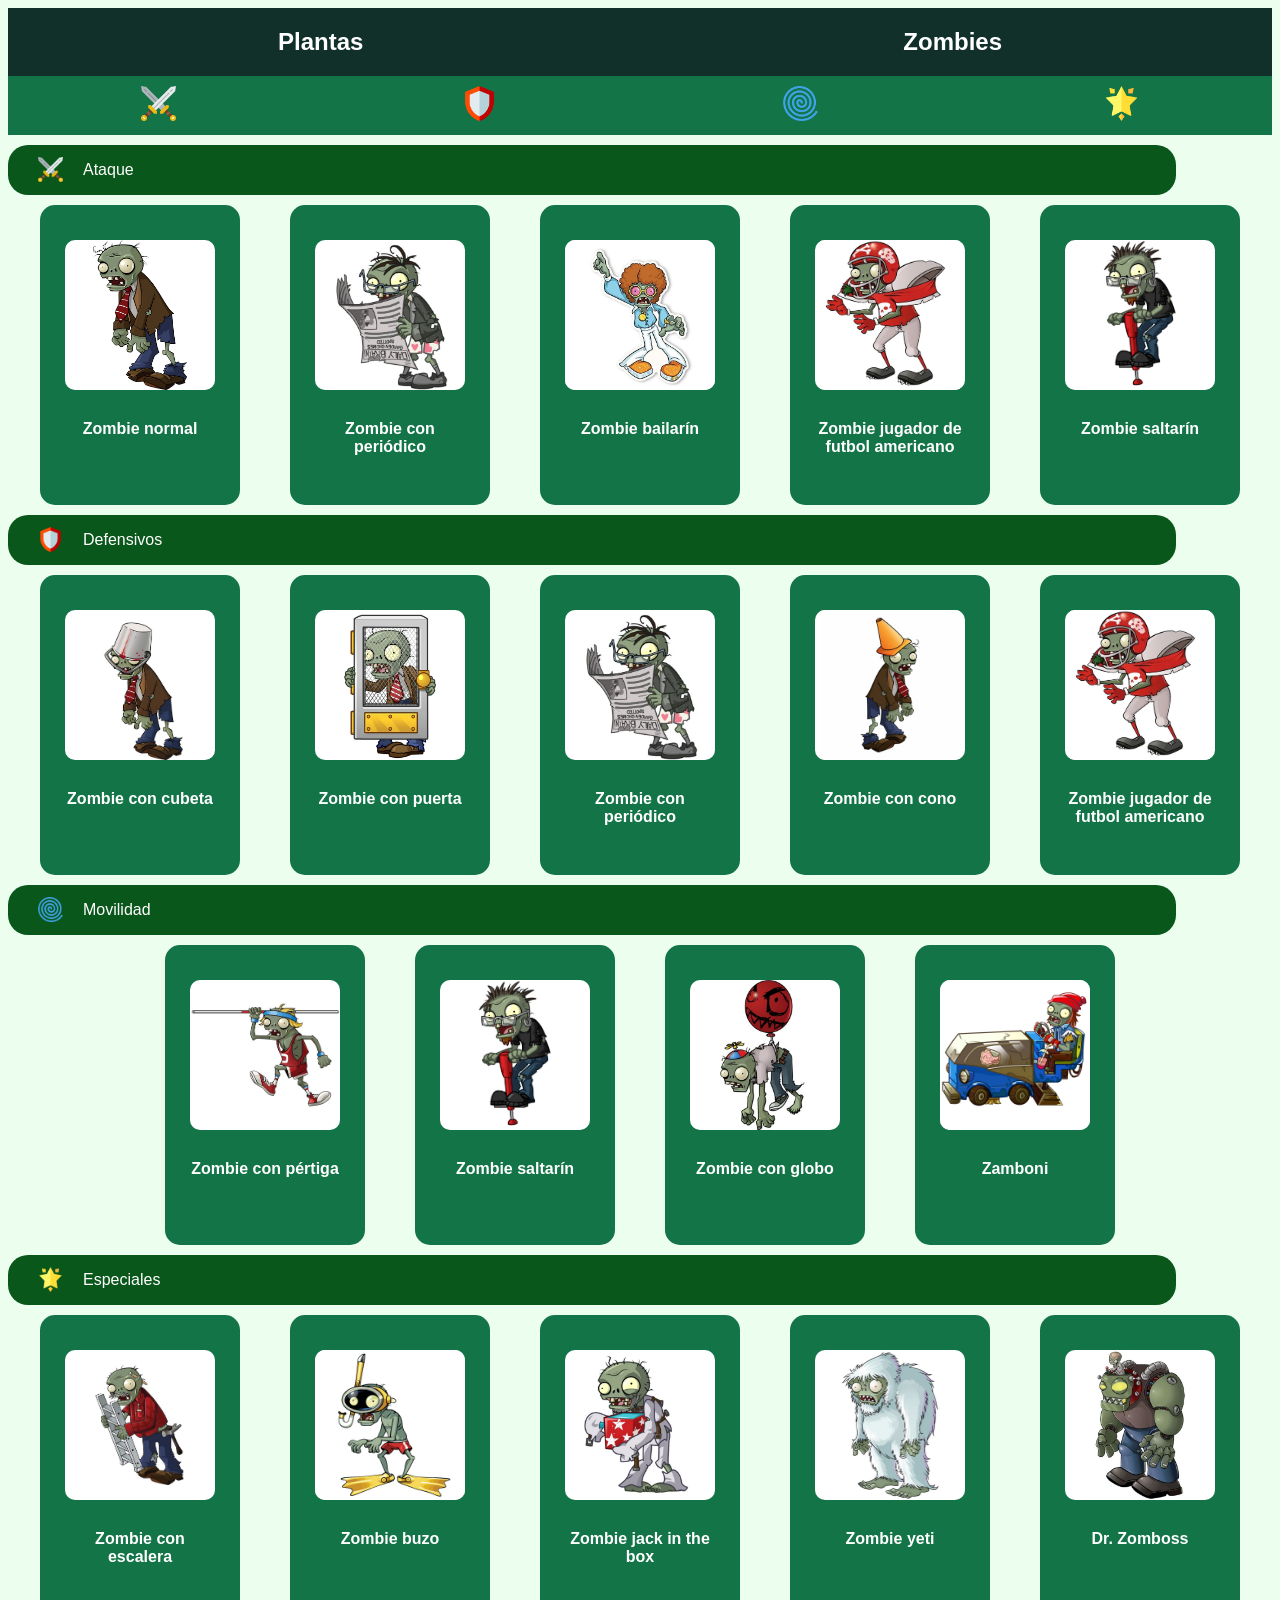
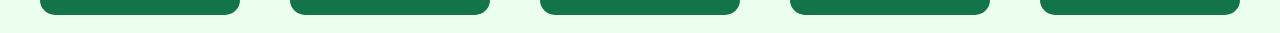
==== zombies.html @ 3bdc9a98 "Add files via upload" ====
<!DOCTYPE html>
<html lang="en">
<head>
    <meta charset="UTF-8">
    <meta name="viewport" content="width=device-width, initial-scale=1.0">
    <link rel="stylesheet" href="style.css">
    <title>Zombies</title>
</head>
<body>
    
    <main>
        <div class="selector">
            <a href="index.html"><h2>Plantas</h2></a>
            <a href="zombies.html"><h2>Zombies</h2></a>
        </div>

        <!-- Filtros -->
        <div class="categorias">
            <a href="#Ataque"><img src="/imagenes/iconos/espadas.png" alt="Ataque"></a>
            <a href="#Defensivos"><img src="/imagenes/iconos/escudo.png" alt="Defensivas"></a>
            <a href="#Movilidad"><img src="/imagenes/iconos/espiral.png" alt="Movilidad"></a>
            <a href="#Especiales"><img src="/imagenes/iconos/especiales.png" alt="Especiales"></a>
        </div>

        <div id="Ataque" class="encabezado">
            <img src="/imagenes/iconos/espadas.png" alt="Ataque">
            <p>Ataque</p>
        </div>

        <div class="contenedor-tarjetas">
            <div class="tarjetas">
                <article>
                    <img src="/imagenes/Zombies/normal.jpg" alt="Zombie normal">
                    <h4>Zombie normal</h4>
                </article>
                <article>
                    <img src="/imagenes/Zombies/periodico.jpg" alt="Zombie con periódico">
                    <h4>Zombie con periódico</h4>
                </article>
                <article>
                    <img src="/imagenes/Zombies/bsilarin.jpg" alt="Zombie Bailarín">
                    <h4>Zombie bailarín</h4>
                </article>
                <article>
                    <img src="/imagenes/Zombies/Futbol.jpg" alt="Zombie jugador de fubtol americano">
                    <h4>Zombie jugador de futbol americano</h4>
                </article>
                <article>
                    <img src="/imagenes/Zombies/saltarin.jpg" alt="Zombie saltarín">
                    <h4>Zombie saltarín</h4>
                </article>
            </div>
        </div>

        <div id="Defensivos" class="encabezado">
            <img src="/imagenes/iconos/escudo.png" alt="Defensa">
            <p>Defensivos</p>
        </div>

        <div class="contenedor-tarjetas">
            <div class="tarjetas">
                <article>
                    <img src="/imagenes/Zombies/cubeta.jpg" alt="Zombie con cubeta">
                    <h4>Zombie con cubeta</h4>
                </article>
                <article>
                    <img src="/imagenes/Zombies/puerta.jpg" alt="Zombie con puerta">
                    <h4>Zombie con puerta</h4>
                </article>
                <article>
                    <img src="/imagenes/Zombies/periodico.jpg" alt="Zombie con periódico">
                    <h4>Zombie con periódico</h4>
                </article>
                <article>
                    <img src="/imagenes/Zombies/cono.jpg" alt="Zombie con cono">
                    <h4>Zombie con cono</h4>
                </article>
                <article>
                    <img src="/imagenes/Zombies/Futbol.jpg" alt="Zombie jugador de futbol americano">
                    <h4>Zombie jugador de futbol americano</h4>
                </article>
            </div>
        </div>

        <div id="Movilidad" class="encabezado">
            <img src="/imagenes/iconos/espiral.png" alt="Movilidad">
            <p>Movilidad</p>
        </div>

        <div class="contenedor-tarjetas">
            <div class="tarjetas">
                <article>
                    <img src="/imagenes/Zombies/pertiga.jpg" alt="Zombie con pértiga">
                    <h4>Zombie con pértiga</h4>
                </article>
                <article>
                    <img src="/imagenes/Zombies/saltarin.jpg" alt="Zombie saltarín">
                    <h4>Zombie saltarín</h4>
                </article>
                <article>
                    <img src="/imagenes/Zombies/globo.jpg" alt="Zombie con globo">
                    <h4>Zombie con globo</h4>
                </article>
                <article>
                    <img src="/imagenes/Zombies/zamboni.jpg" alt="Zamboni">
                    <h4>Zamboni</h4>
                </article>
            </div>
        </div>


        <div id="Especiales" class="encabezado">
            <img src="/imagenes/iconos/especiales.png" alt="Especiales">
            <p>Especiales</p>
        </div>

        <div class="contenedor-tarjetas">
            <div class="tarjetas">
                <article>
                    <img src="/imagenes/Zombies/eacalera.jpg" alt="Zombie con escalera">
                    <h4>Zombie con escalera</h4>
                </article>
                <article>
                    <img src="/imagenes/Zombies/Snorkel.jpg" alt="Zombie buzo">
                    <h4>Zombie buzo</h4>
                </article>
                <article>
                    <img src="/imagenes/Zombies/Jack-in-the-Box Zombie.jpg" alt="Zombie jack in the box">
                    <h4>Zombie jack in the box</h4>
                </article>
                <article>
                    <img src="/imagenes/Zombies/yeeti.jpg" alt="Zombie yeti">
                    <h4>Zombie yeti</h4>
                </article>
                <article>
                    <img src="/imagenes/Zombies/Dr_Zomboss.jpg" alt="Dr Zomboss">
                    <h4>Dr. Zomboss</h4>
                </article>
            </div>
        </div>

    </main>
    
</body>
</html>
---- style.css ----
html {
    scroll-behavior: smooth;
}

body {
    background-color: #ecffee;
    font-family: 'Segoe UI', Tahoma, Geneva, Verdana, sans-serif;
}

.selector {
    background-color: #103029;
    display: flex;
    justify-content: space-around;
    cursor: pointer;
}

.selector a {
    text-decoration: none;
    color: white;
}


.categorias {
    background-color: #137547;
    display: flex;
    justify-content: space-around;
    align-items: center;
    gap: 20px;
    margin-bottom: 10px;
    
}

.categorias img {
    width: 35px;
    padding: 10px;
}

.encabezado {
    background-color: #09571A;
    color: white;
    display: flex;
    align-items: center;
    width: 90%;
    border-radius: 20px;
    padding-left: 30px;
    
}

.encabezado img {
    width: 25px;
    margin-right: 20px;
}

.tarjetas {
    display: flex;
    align-items: center;
    justify-content: center;
    gap: 50px;
}

.tarjetas article {
    background-color: #137547;
    margin: 10px 0;
    padding: 35px 25px 35px 25px;
    display: flex;
    flex-direction: column;
    align-items: center;
    gap: 10px;
    border-radius: 15px;
    width: 150px;
    height: 230px;

}

.tarjetas img {
    width: 150px;
    height: 150px;
    background-color: white;
    object-fit: contain;
    border-radius: 10px;
}

.tarjetas h4 {
    color: white;
    text-align: center;
    margin: 0;
    margin-top: 20px;
}
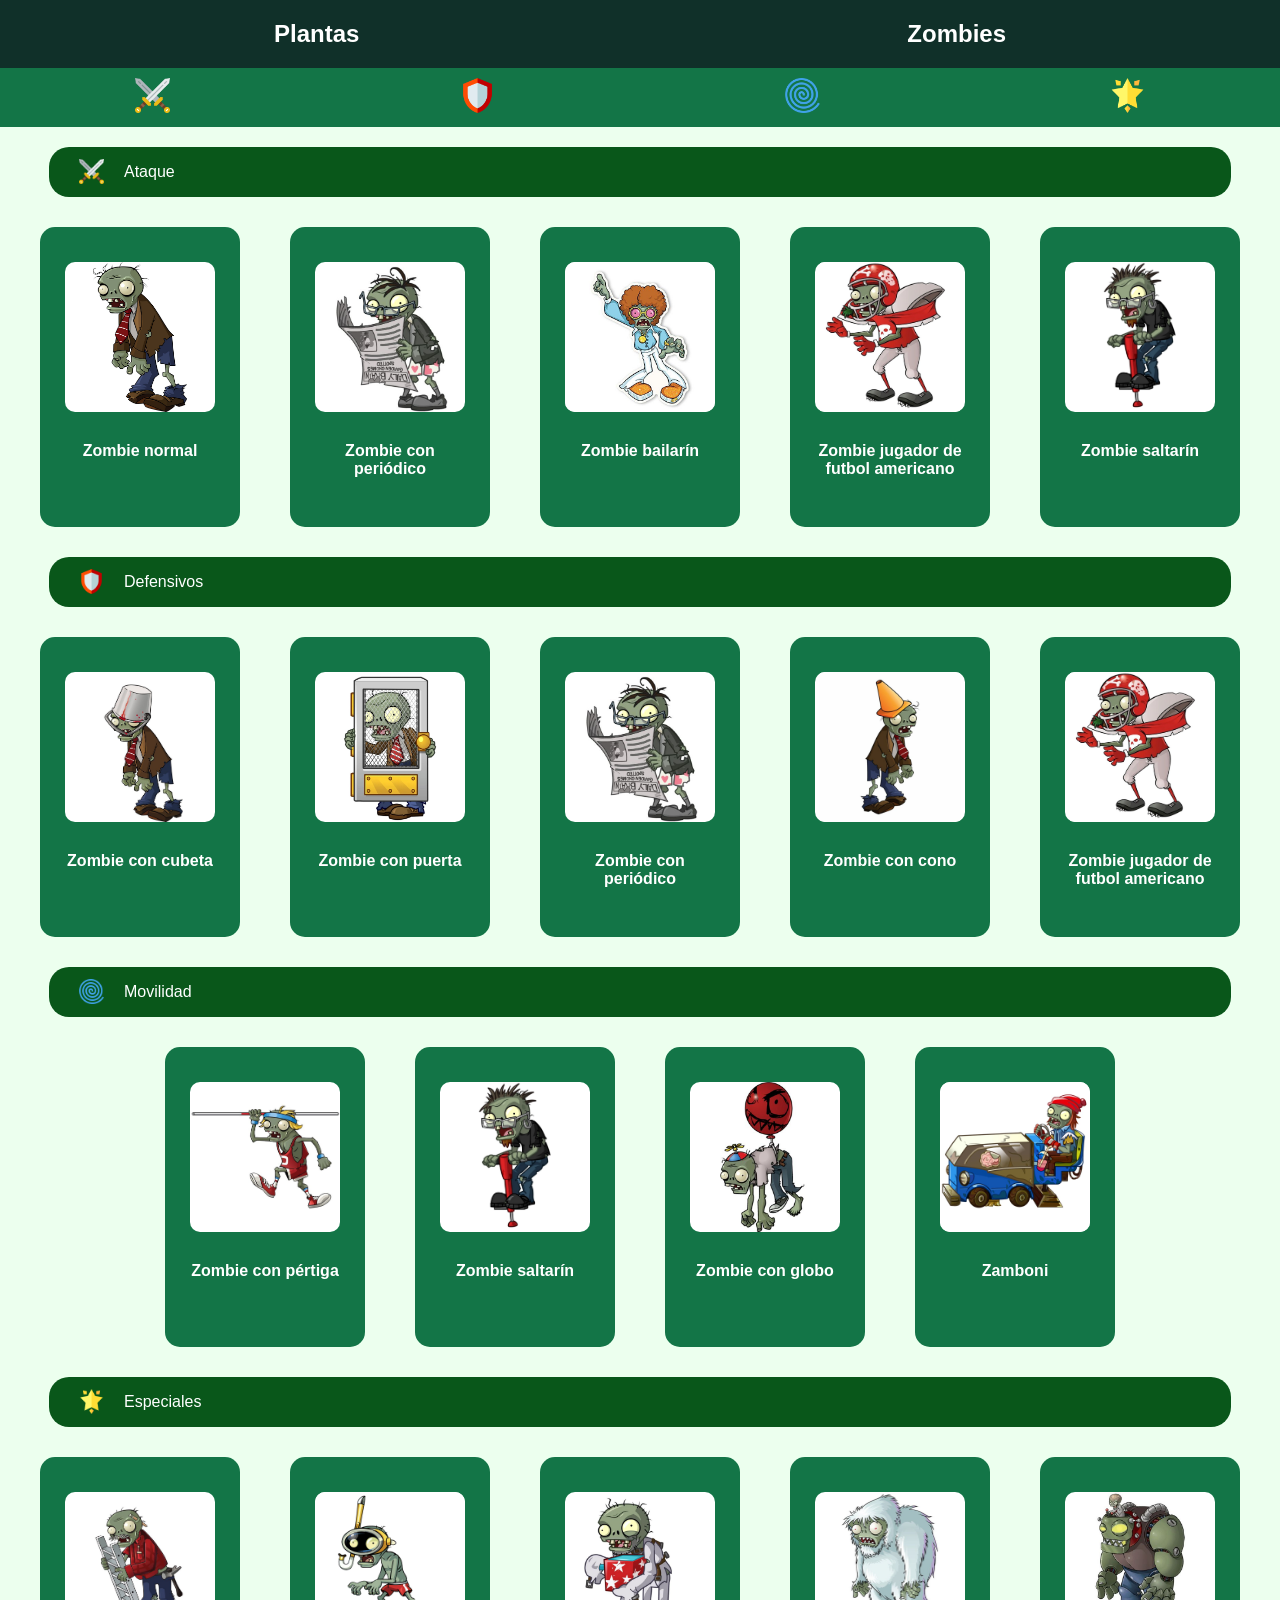
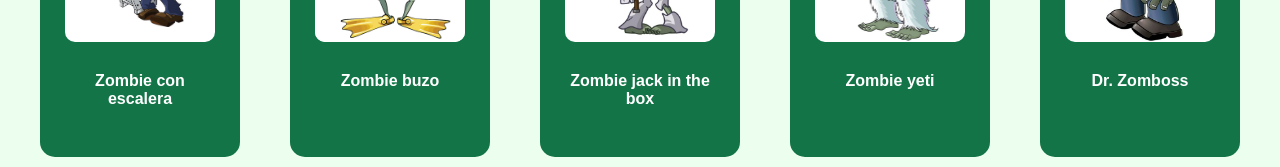
==== commit 95aa4782: "Add files via upload" ====
--- a/zombies.html
+++ b/zombies.html
@@ -17,93 +17,93 @@
 
         <!-- Filtros -->
         <div class="categorias">
-            <a href="#Ataque"><img src="/imagenes/iconos/espadas.png" alt="Ataque"></a>
-            <a href="#Defensivos"><img src="/imagenes/iconos/escudo.png" alt="Defensivas"></a>
-            <a href="#Movilidad"><img src="/imagenes/iconos/espiral.png" alt="Movilidad"></a>
-            <a href="#Especiales"><img src="/imagenes/iconos/especiales.png" alt="Especiales"></a>
+            <a href="#Ataque"><img src="/imagenes/espadas.png" alt="Ataque"></a>
+            <a href="#Defensivos"><img src="/imagenes/escudo.png" alt="Defensivas"></a>
+            <a href="#Movilidad"><img src="/imagenes/espiral.png" alt="Movilidad"></a>
+            <a href="#Especiales"><img src="/imagenes/especiales.png" alt="Especiales"></a>
         </div>
 
         <div id="Ataque" class="encabezado">
-            <img src="/imagenes/iconos/espadas.png" alt="Ataque">
+            <img src="/imagenes/espadas.png" alt="Ataque">
             <p>Ataque</p>
         </div>
 
         <div class="contenedor-tarjetas">
             <div class="tarjetas">
                 <article>
-                    <img src="/imagenes/Zombies/normal.jpg" alt="Zombie normal">
+                    <img src="/imagenes/normal.jpg" alt="Zombie normal">
                     <h4>Zombie normal</h4>
                 </article>
                 <article>
-                    <img src="/imagenes/Zombies/periodico.jpg" alt="Zombie con periódico">
+                    <img src="/imagenes/periodico.jpg" alt="Zombie con periódico">
                     <h4>Zombie con periódico</h4>
                 </article>
                 <article>
-                    <img src="/imagenes/Zombies/bsilarin.jpg" alt="Zombie Bailarín">
+                    <img src="/imagenes/bsilarin.jpg" alt="Zombie Bailarín">
                     <h4>Zombie bailarín</h4>
                 </article>
                 <article>
-                    <img src="/imagenes/Zombies/Futbol.jpg" alt="Zombie jugador de fubtol americano">
+                    <img src="/imagenes/Futbol.jpg" alt="Zombie jugador de fubtol americano">
                     <h4>Zombie jugador de futbol americano</h4>
                 </article>
                 <article>
-                    <img src="/imagenes/Zombies/saltarin.jpg" alt="Zombie saltarín">
+                    <img src="/imagenes/saltarin.jpg" alt="Zombie saltarín">
                     <h4>Zombie saltarín</h4>
                 </article>
             </div>
         </div>
 
         <div id="Defensivos" class="encabezado">
-            <img src="/imagenes/iconos/escudo.png" alt="Defensa">
+            <img src="/imagenes/escudo.png" alt="Defensa">
             <p>Defensivos</p>
         </div>
 
         <div class="contenedor-tarjetas">
             <div class="tarjetas">
                 <article>
-                    <img src="/imagenes/Zombies/cubeta.jpg" alt="Zombie con cubeta">
+                    <img src="/imagenes/cubeta.jpg" alt="Zombie con cubeta">
                     <h4>Zombie con cubeta</h4>
                 </article>
                 <article>
-                    <img src="/imagenes/Zombies/puerta.jpg" alt="Zombie con puerta">
+                    <img src="/imagenes/puerta.jpg" alt="Zombie con puerta">
                     <h4>Zombie con puerta</h4>
                 </article>
                 <article>
-                    <img src="/imagenes/Zombies/periodico.jpg" alt="Zombie con periódico">
+                    <img src="/imagenes/periodico.jpg" alt="Zombie con periódico">
                     <h4>Zombie con periódico</h4>
                 </article>
                 <article>
-                    <img src="/imagenes/Zombies/cono.jpg" alt="Zombie con cono">
+                    <img src="/imagenes/cono.jpg" alt="Zombie con cono">
                     <h4>Zombie con cono</h4>
                 </article>
                 <article>
-                    <img src="/imagenes/Zombies/Futbol.jpg" alt="Zombie jugador de futbol americano">
+                    <img src="/imagenes/Futbol.jpg" alt="Zombie jugador de futbol americano">
                     <h4>Zombie jugador de futbol americano</h4>
                 </article>
             </div>
         </div>
 
         <div id="Movilidad" class="encabezado">
-            <img src="/imagenes/iconos/espiral.png" alt="Movilidad">
+            <img src="/imagenes/espiral.png" alt="Movilidad">
             <p>Movilidad</p>
         </div>
 
         <div class="contenedor-tarjetas">
             <div class="tarjetas">
                 <article>
-                    <img src="/imagenes/Zombies/pertiga.jpg" alt="Zombie con pértiga">
+                    <img src="/imagenes/pertiga.jpg" alt="Zombie con pértiga">
                     <h4>Zombie con pértiga</h4>
                 </article>
                 <article>
-                    <img src="/imagenes/Zombies/saltarin.jpg" alt="Zombie saltarín">
+                    <img src="/imagenes/saltarin.jpg" alt="Zombie saltarín">
                     <h4>Zombie saltarín</h4>
                 </article>
                 <article>
-                    <img src="/imagenes/Zombies/globo.jpg" alt="Zombie con globo">
+                    <img src="/imagenes/globo.jpg" alt="Zombie con globo">
                     <h4>Zombie con globo</h4>
                 </article>
                 <article>
-                    <img src="/imagenes/Zombies/zamboni.jpg" alt="Zamboni">
+                    <img src="/imagenes/zamboni.jpg" alt="Zamboni">
                     <h4>Zamboni</h4>
                 </article>
             </div>
@@ -111,30 +111,30 @@
 
 
         <div id="Especiales" class="encabezado">
-            <img src="/imagenes/iconos/especiales.png" alt="Especiales">
+            <img src="/imagenes/especiales.png" alt="Especiales">
             <p>Especiales</p>
         </div>
 
         <div class="contenedor-tarjetas">
             <div class="tarjetas">
                 <article>
-                    <img src="/imagenes/Zombies/eacalera.jpg" alt="Zombie con escalera">
+                    <img src="/imagenes/eacalera.jpg" alt="Zombie con escalera">
                     <h4>Zombie con escalera</h4>
                 </article>
                 <article>
-                    <img src="/imagenes/Zombies/Snorkel.jpg" alt="Zombie buzo">
+                    <img src="/imagenes/Snorkel.jpg" alt="Zombie buzo">
                     <h4>Zombie buzo</h4>
                 </article>
                 <article>
-                    <img src="/imagenes/Zombies/Jack-in-the-Box Zombie.jpg" alt="Zombie jack in the box">
+                    <img src="/imagenes/Jack-in-the-Box Zombie.jpg" alt="Zombie jack in the box">
                     <h4>Zombie jack in the box</h4>
                 </article>
                 <article>
-                    <img src="/imagenes/Zombies/yeeti.jpg" alt="Zombie yeti">
+                    <img src="/imagenes/yeeti.jpg" alt="Zombie yeti">
                     <h4>Zombie yeti</h4>
                 </article>
                 <article>
-                    <img src="/imagenes/Zombies/Dr_Zomboss.jpg" alt="Dr Zomboss">
+                    <img src="/imagenes/Dr_Zomboss.jpg" alt="Dr Zomboss">
                     <h4>Dr. Zomboss</h4>
                 </article>
             </div>
--- a/style.css
+++ b/style.css
@@ -1,3 +1,6 @@
+
+
+
 html {
     scroll-behavior: smooth;
 }
@@ -5,7 +8,10 @@
 body {
     background-color: #ecffee;
     font-family: 'Segoe UI', Tahoma, Geneva, Verdana, sans-serif;
-}
+    margin: 0;
+}
+
+
 
 .selector {
     background-color: #103029;
@@ -20,6 +26,7 @@
 }
 
 
+
 .categorias {
     background-color: #137547;
     display: flex;
@@ -27,7 +34,6 @@
     align-items: center;
     gap: 20px;
     margin-bottom: 10px;
-    
 }
 
 .categorias img {
@@ -35,6 +41,8 @@
     padding: 10px;
 }
 
+
+
 .encabezado {
     background-color: #09571A;
     color: white;
@@ -43,7 +51,7 @@
     width: 90%;
     border-radius: 20px;
     padding-left: 30px;
-    
+    margin: 20px auto;
 }
 
 .encabezado img {
@@ -51,6 +59,8 @@
     margin-right: 20px;
 }
 
+
+
 .tarjetas {
     display: flex;
     align-items: center;
@@ -61,7 +71,7 @@
 .tarjetas article {
     background-color: #137547;
     margin: 10px 0;
-    padding: 35px 25px 35px 25px;
+    padding: 35px 25px;
     display: flex;
     flex-direction: column;
     align-items: center;
@@ -69,7 +79,6 @@
     border-radius: 15px;
     width: 150px;
     height: 230px;
-
 }
 
 .tarjetas img {
@@ -85,4 +94,196 @@
     text-align: center;
     margin: 0;
     margin-top: 20px;
-}+}
+
+
+
+
+@media (max-width: 500px) {
+
+  
+
+    .selector {
+        justify-content: space-around;
+        padding: 5px 0;
+    }
+
+    .selector h2 {
+        font-size: 16px;
+    }
+
+
+
+    .categorias {
+        justify-content: space-around;
+        gap: 5px;
+        padding: 5px 0;
+    }
+
+    .categorias img {
+        width: 30px;
+        padding: 5px;
+    }
+
+
+
+    .encabezado {
+        width: 90%;
+        box-sizing: border-box;
+        margin: 20px auto;
+        padding: 5px 12px;
+        border-radius: 10px;
+    }
+
+    .encabezado img {
+        width: 25px;
+        margin-right: 10px;
+    }
+
+    .encabezado p {
+        font-size: 18px;
+        font-weight: bold;
+    }
+
+  
+
+    .contenedor-tarjetas {
+        width: 100%;
+        overflow-x: auto;
+        overflow-y: hidden;
+        padding: 0 25px;
+        box-sizing: border-box;
+        scrollbar-width: none;
+    }
+
+    .contenedor-tarjetas::-webkit-scrollbar {
+        display: none;
+    }
+
+  
+
+    .tarjetas {
+        display: flex;
+        justify-content: flex-start;
+        align-items: stretch;
+        gap: 38px;
+        width: max-content;
+    }
+
+    .tarjetas article {
+        box-sizing: border-box;
+        flex: 0 0 156px;
+        width: 156px;
+        height: 201px;
+        padding: 11px;
+        margin: 0 0 10px;
+        gap: 8px;
+        border-radius: 12px;
+    }
+
+    .tarjetas img {
+        width: 100%;
+        height: 132px;
+    }
+
+    .tarjetas h4 {
+        font-size: 16px;
+        margin: 4px 0 0;
+    }
+}
+
+
+
+
+@media screen and (max-width: 768px) and (min-width: 501px) {
+
+  
+
+    .selector {
+        justify-content: space-around;
+        padding: 4px 0;
+    }
+
+    .selector h2 {
+        font-size: 14px;
+    }
+
+  
+
+    .categorias {
+        justify-content: space-around;
+        gap: 10px;
+        padding: 4px 0;
+    }
+
+    .categorias img {
+        width: 30px;
+        padding: 5px;
+    }
+
+   
+
+    .encabezado {
+        width: 90%;
+        box-sizing: border-box;
+        margin: 20px auto;
+        padding: 5px 12px;
+        border-radius: 10px;
+    }
+
+    .encabezado img {
+        width: 25px;
+        margin-right: 10px;
+    }
+
+    .encabezado p {
+        font-size: 16px;
+        font-weight: bold;
+    }
+
+
+
+    .contenedor-tarjetas {
+        width: 100%;
+        overflow-x: auto;
+        overflow-y: hidden;
+        padding: 0 7%;
+        box-sizing: border-box;
+        scrollbar-width: none;
+    }
+
+    .contenedor-tarjetas::-webkit-scrollbar {
+        display: none;
+    }
+
+  
+
+    .tarjetas {
+        display: flex;
+        justify-content: flex-start;
+        align-items: stretch;
+        gap: 17px;
+        width: max-content;
+    }
+
+    .tarjetas article {
+        box-sizing: border-box;
+        flex: 0 0 120px;
+        width: 120px;
+        height: 154px;
+        padding: 10px;
+        margin: 0 0 10px;
+        gap: 6px;
+        border-radius: 10px;
+    }
+
+    .tarjetas img {
+        width: 100px;
+        height: 100px;
+    }
+
+    .tarjetas h4 {
+        font-size: 12px;
+        margin: 0;
+    }
+}
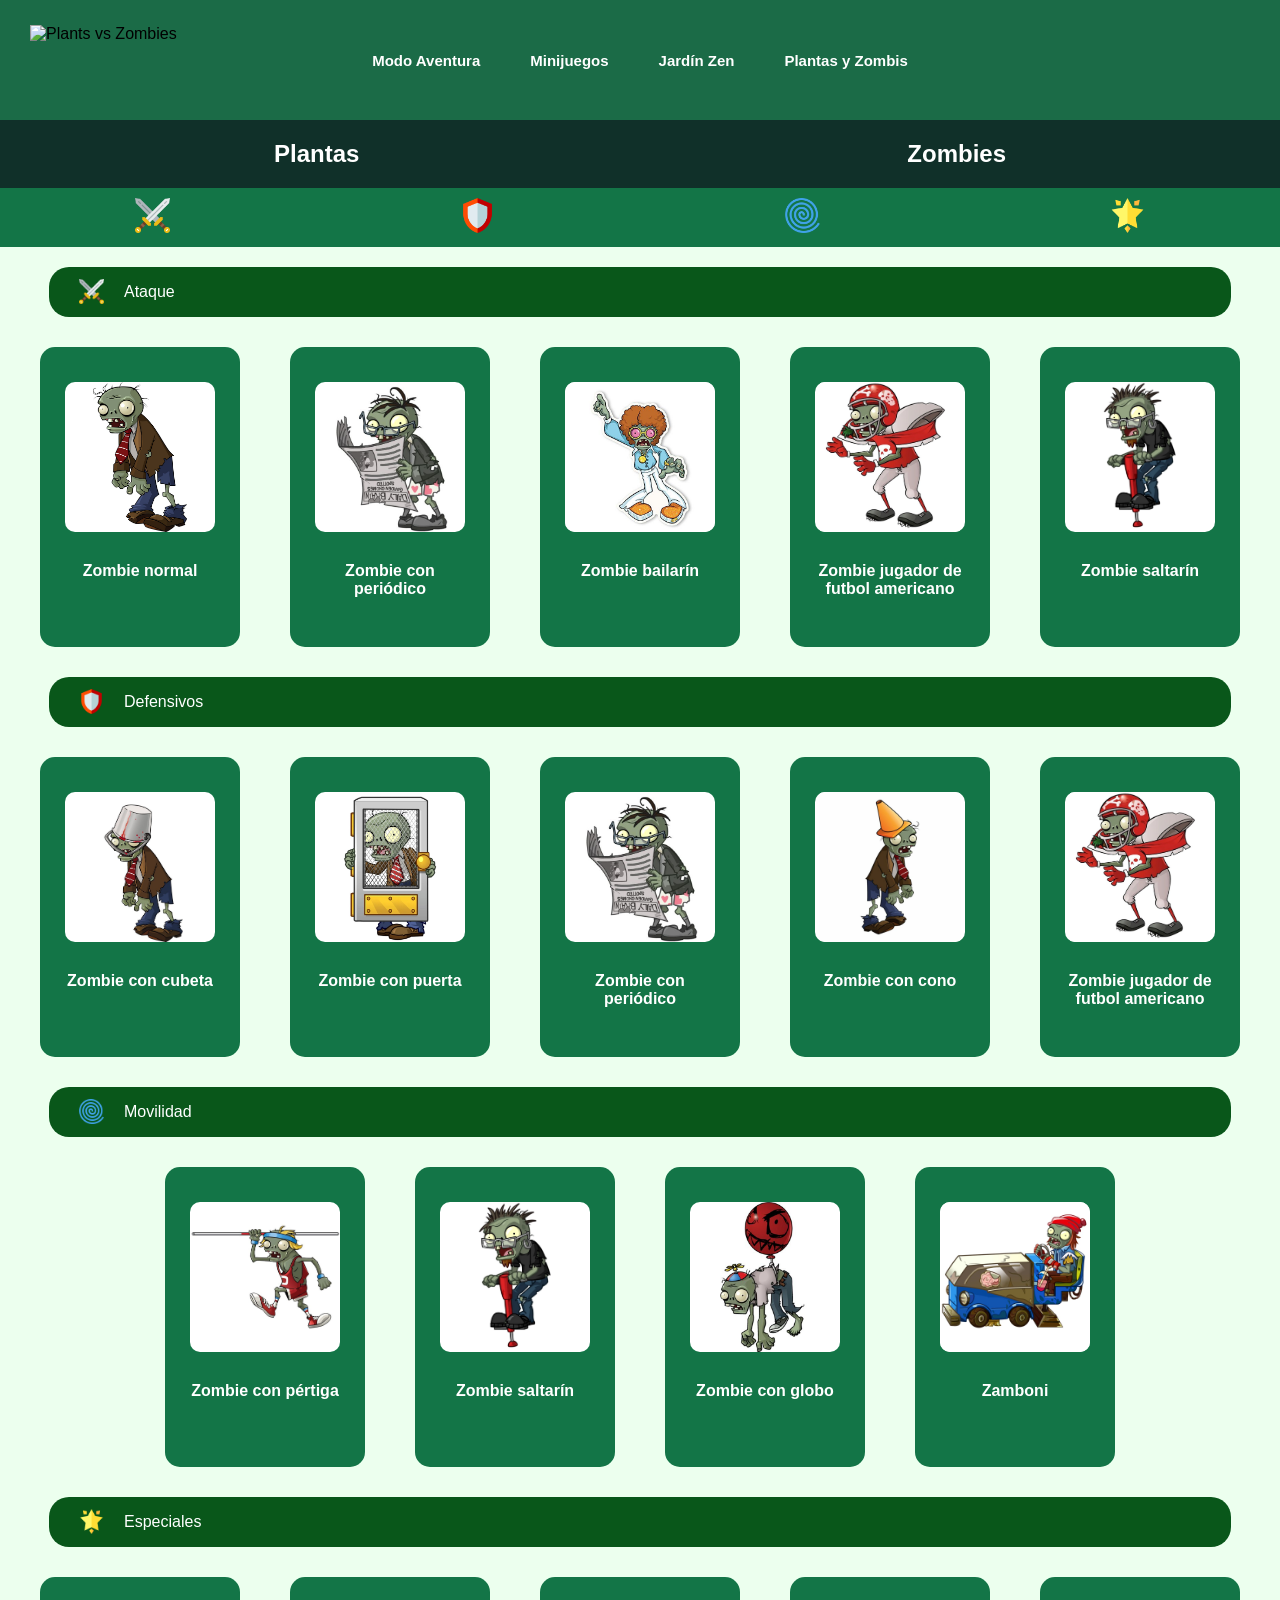
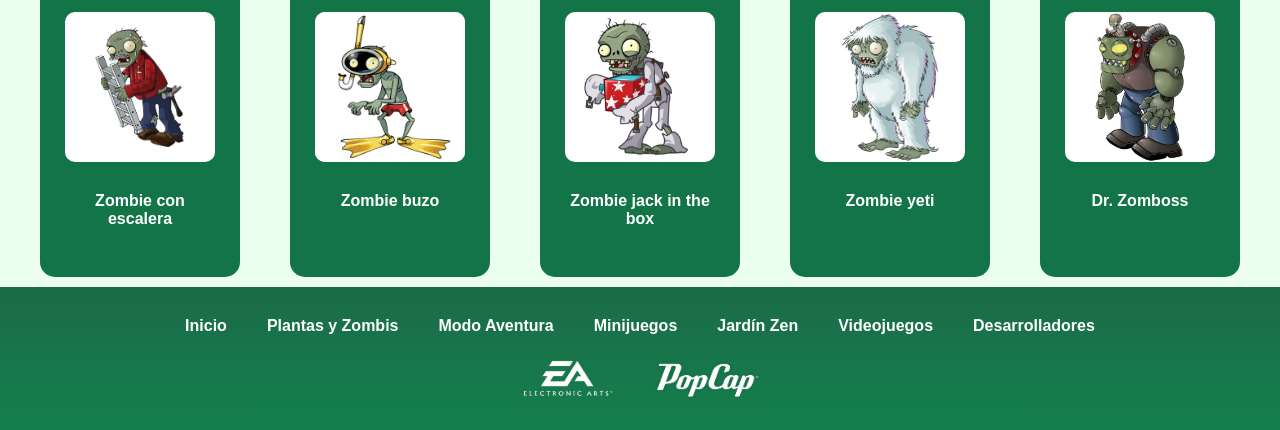
==== commit 6179c4c4: "Add files via upload" ====
--- a/zombies.html
+++ b/zombies.html
@@ -8,6 +8,17 @@
     <title>Zombies</title>
 </head>
 <body>
+     <header>
+        <img src="img/logo.png" alt="Plants vs Zombies" class="logo">
+
+        <nav>
+            <a href="#">Modo Aventura</a>
+            <a href="#">Minijuegos</a>
+            <a href="#">Jardín Zen</a>
+            <a href="#">Plantas y Zombis</a>
+        </nav>
+
+    </header>
     
     <main>
         <div class="selector">
@@ -17,93 +28,93 @@
 
         <!-- Filtros -->
         <div class="categorias">
-            <a href="#Ataque"><img src="/imagenes/espadas.png" alt="Ataque"></a>
-            <a href="#Defensivos"><img src="/imagenes/escudo.png" alt="Defensivas"></a>
-            <a href="#Movilidad"><img src="/imagenes/espiral.png" alt="Movilidad"></a>
-            <a href="#Especiales"><img src="/imagenes/especiales.png" alt="Especiales"></a>
+            <a href="#Ataque"><img src="imagenes/espadas.png" alt="Ataque"></a>
+            <a href="#Defensivos"><img src="imagenes/escudo.png" alt="Defensivas"></a>
+            <a href="#Movilidad"><img src="imagenes/espiral.png" alt="Movilidad"></a>
+            <a href="#Especiales"><img src="imagenes/especiales.png" alt="Especiales"></a>
         </div>
 
         <div id="Ataque" class="encabezado">
-            <img src="/imagenes/espadas.png" alt="Ataque">
+            <img src="imagenes/espadas.png" alt="Ataque">
             <p>Ataque</p>
         </div>
 
         <div class="contenedor-tarjetas">
             <div class="tarjetas">
                 <article>
-                    <img src="/imagenes/normal.jpg" alt="Zombie normal">
+                    <img src="imagenes/normal.jpg" alt="Zombie normal">
                     <h4>Zombie normal</h4>
                 </article>
                 <article>
-                    <img src="/imagenes/periodico.jpg" alt="Zombie con periódico">
+                    <img src="imagenes/periodico.jpg" alt="Zombie con periódico">
                     <h4>Zombie con periódico</h4>
                 </article>
                 <article>
-                    <img src="/imagenes/bsilarin.jpg" alt="Zombie Bailarín">
+                    <img src="imagenes/bsilarin.jpg" alt="Zombie Bailarín">
                     <h4>Zombie bailarín</h4>
                 </article>
                 <article>
-                    <img src="/imagenes/Futbol.jpg" alt="Zombie jugador de fubtol americano">
+                    <img src="imagenes/Futbol.jpg" alt="Zombie jugador de fubtol americano">
                     <h4>Zombie jugador de futbol americano</h4>
                 </article>
                 <article>
-                    <img src="/imagenes/saltarin.jpg" alt="Zombie saltarín">
+                    <img src="imagenes/saltarin.jpg" alt="Zombie saltarín">
                     <h4>Zombie saltarín</h4>
                 </article>
             </div>
         </div>
 
         <div id="Defensivos" class="encabezado">
-            <img src="/imagenes/escudo.png" alt="Defensa">
+            <img src="imagenes/escudo.png" alt="Defensa">
             <p>Defensivos</p>
         </div>
 
         <div class="contenedor-tarjetas">
             <div class="tarjetas">
                 <article>
-                    <img src="/imagenes/cubeta.jpg" alt="Zombie con cubeta">
+                    <img src="imagenes/cubeta.jpg" alt="Zombie con cubeta">
                     <h4>Zombie con cubeta</h4>
                 </article>
                 <article>
-                    <img src="/imagenes/puerta.jpg" alt="Zombie con puerta">
+                    <img src="imagenes/puerta.jpg" alt="Zombie con puerta">
                     <h4>Zombie con puerta</h4>
                 </article>
                 <article>
-                    <img src="/imagenes/periodico.jpg" alt="Zombie con periódico">
+                    <img src="imagenes/periodico.jpg" alt="Zombie con periódico">
                     <h4>Zombie con periódico</h4>
                 </article>
                 <article>
-                    <img src="/imagenes/cono.jpg" alt="Zombie con cono">
+                    <img src="imagenes/cono.jpg" alt="Zombie con cono">
                     <h4>Zombie con cono</h4>
                 </article>
                 <article>
-                    <img src="/imagenes/Futbol.jpg" alt="Zombie jugador de futbol americano">
+                    <img src="imagenes/Futbol.jpg" alt="Zombie jugador de futbol americano">
                     <h4>Zombie jugador de futbol americano</h4>
                 </article>
             </div>
         </div>
 
         <div id="Movilidad" class="encabezado">
-            <img src="/imagenes/espiral.png" alt="Movilidad">
+            <img src="imagenes/espiral.png" alt="Movilidad">
             <p>Movilidad</p>
         </div>
 
         <div class="contenedor-tarjetas">
             <div class="tarjetas">
                 <article>
-                    <img src="/imagenes/pertiga.jpg" alt="Zombie con pértiga">
+                    <img src="imagenes/pertiga.jpg" alt="Zombie con pértiga">
                     <h4>Zombie con pértiga</h4>
                 </article>
                 <article>
-                    <img src="/imagenes/saltarin.jpg" alt="Zombie saltarín">
+                    <img src="imagenes/saltarin.jpg" alt="Zombie saltarín">
                     <h4>Zombie saltarín</h4>
                 </article>
                 <article>
-                    <img src="/imagenes/globo.jpg" alt="Zombie con globo">
+                    <img src="imagenes/globo.jpg" alt="Zombie con globo">
                     <h4>Zombie con globo</h4>
                 </article>
                 <article>
-                    <img src="/imagenes/zamboni.jpg" alt="Zamboni">
+                    <img src="imagenes/zamboni.jpg" alt="Zamboni">
                     <h4>Zamboni</h4>
                 </article>
             </div>
@@ -111,36 +122,53 @@
 
 
         <div id="Especiales" class="encabezado">
-            <img src="/imagenes/especiales.png" alt="Especiales">
+            <img src="imagenes/especiales.png" alt="Especiales">
             <p>Especiales</p>
         </div>
 
         <div class="contenedor-tarjetas">
             <div class="tarjetas">
                 <article>
-                    <img src="/imagenes/eacalera.jpg" alt="Zombie con escalera">
+                    <img src="imagenes/eacalera.jpg" alt="Zombie con escalera">
                     <h4>Zombie con escalera</h4>
                 </article>
                 <article>
-                    <img src="/imagenes/Snorkel.jpg" alt="Zombie buzo">
+                    <img src="imagenes/Snorkel.jpg" alt="Zombie buzo">
                     <h4>Zombie buzo</h4>
                 </article>
                 <article>
-                    <img src="/imagenes/Jack-in-the-Box Zombie.jpg" alt="Zombie jack in the box">
+                    <img src="imagenes/Jack-in-the-Box Zombie.jpg" alt="Zombie jack in the box">
                     <h4>Zombie jack in the box</h4>
                 </article>
                 <article>
-                    <img src="/imagenes/yeeti.jpg" alt="Zombie yeti">
+                    <img src="imagenes/yeeti.jpg" alt="Zombie yeti">
                     <h4>Zombie yeti</h4>
                 </article>
                 <article>
-                    <img src="/imagenes/Dr_Zomboss.jpg" alt="Dr Zomboss">
+                    <img src="imagenes/Dr_Zomboss.jpg" alt="Dr Zomboss">
                     <h4>Dr. Zomboss</h4>
                 </article>
             </div>
         </div>
 
     </main>
+
+    <footer>
+        <nav class="footer-enlaces">
+            <a href="#">Inicio</a>
+            <a href="#">Plantas y Zombis</a>
+            <a href="#">Modo Aventura</a>
+            <a href="#">Minijuegos</a>
+            <a href="#">Jardín Zen</a>
+            <a href="#">Videojuegos</a>
+            <a href="#">Desarrolladores</a>
+        </nav>
+
+        <div class="footer-logos">
+            <img src="imagenes/ea.png" alt="Electronic Arts">
+            <img src="imagenes/popcap.png" alt="PopCap Games">
+        </div>
+    </footer>
     
 </body>
 </html>
--- a/style.css
+++ b/style.css
@@ -1,5 +1,3 @@
-
-
 
 html {
     scroll-behavior: smooth;
@@ -11,7 +9,35 @@
     margin: 0;
 }
 
-
+header {
+    background-color: #1B6B47;
+    display: flex;
+    align-items: center;
+    justify-content: center;
+    padding: 10px 30px;
+    position: relative;
+    height: 100px;
+}
+
+.logo {
+    height: 70px;
+    position: absolute;
+    left: 30px;
+}
+
+nav {
+    display: flex;
+    gap: 50px;
+    justify-items: center;
+}
+
+nav a {
+    color: white;
+    text-decoration: none;
+    font-weight: bold;
+    font-size: 15px;
+    text-align: center;
+}
 
 .selector {
     background-color: #103029;
@@ -25,8 +51,6 @@
     color: white;
 }
 
-
-
 .categorias {
     background-color: #137547;
     display: flex;
@@ -40,8 +64,6 @@
     width: 35px;
     padding: 10px;
 }
-
-
 
 .encabezado {
     background-color: #09571A;
@@ -58,8 +80,6 @@
     width: 25px;
     margin-right: 20px;
 }
-
-
 
 .tarjetas {
     display: flex;
@@ -97,11 +117,30 @@
 }
 
 
-
+/* CELULAR */
 
 @media (max-width: 500px) {
 
-  
+    header {
+        height: 58px;
+        padding: 5px 10px;
+    }
+
+    .logo {
+        height: 45px;
+        left: 12px;
+    }
+
+    header nav {
+        margin-left: 65px;
+        width: calc(100% - 65px);
+        justify-content: space-around;
+        gap: 5px;
+    }
+
+    header nav a {
+        font-size: 7px;
+    }
 
     .selector {
         justify-content: space-around;
@@ -111,8 +150,6 @@
     .selector h2 {
         font-size: 16px;
     }
-
-
 
     .categorias {
         justify-content: space-around;
@@ -125,8 +162,6 @@
         padding: 5px;
     }
 
-
-
     .encabezado {
         width: 90%;
         box-sizing: border-box;
@@ -144,8 +179,6 @@
         font-size: 18px;
         font-weight: bold;
     }
-
-  
 
     .contenedor-tarjetas {
         width: 100%;
@@ -159,8 +192,6 @@
     .contenedor-tarjetas::-webkit-scrollbar {
         display: none;
     }
-
-  
 
     .tarjetas {
         display: flex;
@@ -190,14 +221,89 @@
         font-size: 16px;
         margin: 4px 0 0;
     }
-}
-
-
-
+
+    footer {
+        padding: 20px 12px;
+    }
+
+    .footer-enlaces {
+        flex-wrap: wrap;
+        justify-content: center;
+        gap: 15px 20px;
+    }
+
+    .footer-enlaces a {
+        font-size: 12px;
+    }
+
+    .footer-logos {
+        gap: 25px;
+        margin-top: 20px;
+    }
+
+    .footer-logos img {
+        height: 28px;
+    }
+}
+
+
+/* FOOTER */
+
+footer {
+    background: linear-gradient(#1B6B47, #14804D);
+    padding: 30px 20px;
+}
+
+.footer-enlaces {
+    display: flex;
+    justify-content: center;
+    gap: 40px;
+}
+
+.footer-enlaces a {
+    color: white;
+    text-decoration: none;
+    font-size: 16px;
+    text-align: center;
+}
+
+.footer-logos {
+    display: flex;
+    justify-content: center;
+    align-items: center;
+    gap: 40px;
+    margin-top: 25px;
+}
+
+.footer-logos img {
+    height: 40px;
+}
+
+
+/* TABLET */
 
 @media screen and (max-width: 768px) and (min-width: 501px) {
 
-  
+    header {
+        height: 72px;
+        padding: 8px 15px;
+    }
+
+    .logo {
+        height: 55px;
+        left: 25px;
+    }
+
+    header nav {
+        margin-left: 110px;
+        width: calc(100% - 110px);
+        justify-content: space-around;
+        gap: 15px;
+    }
+
+    header nav a {
+        font-size: 9px;
+    }
 
     .selector {
         justify-content: space-around;
@@ -207,8 +313,6 @@
     .selector h2 {
         font-size: 14px;
     }
-
-  
 
     .categorias {
         justify-content: space-around;
@@ -221,8 +325,6 @@
         padding: 5px;
     }
 
-   
-
     .encabezado {
         width: 90%;
         box-sizing: border-box;
@@ -240,8 +342,6 @@
         font-size: 16px;
         font-weight: bold;
     }
-
-
 
     .contenedor-tarjetas {
         width: 100%;
@@ -255,8 +355,6 @@
     .contenedor-tarjetas::-webkit-scrollbar {
         display: none;
     }
-
-  
 
     .tarjetas {
         display: flex;
@@ -286,4 +384,27 @@
         font-size: 12px;
         margin: 0;
     }
-}
+
+    footer {
+        padding: 25px 15px;
+    }
+
+    .footer-enlaces {
+        flex-wrap: wrap;
+        justify-content: center;
+        gap: 20px 25px;
+    }
+
+    .footer-enlaces a {
+        font-size: 13px;
+    }
+
+    .footer-logos {
+        gap: 30px;
+        margin-top: 20px;
+    }
+
+    .footer-logos img {
+        height: 35px;
+    }
+}
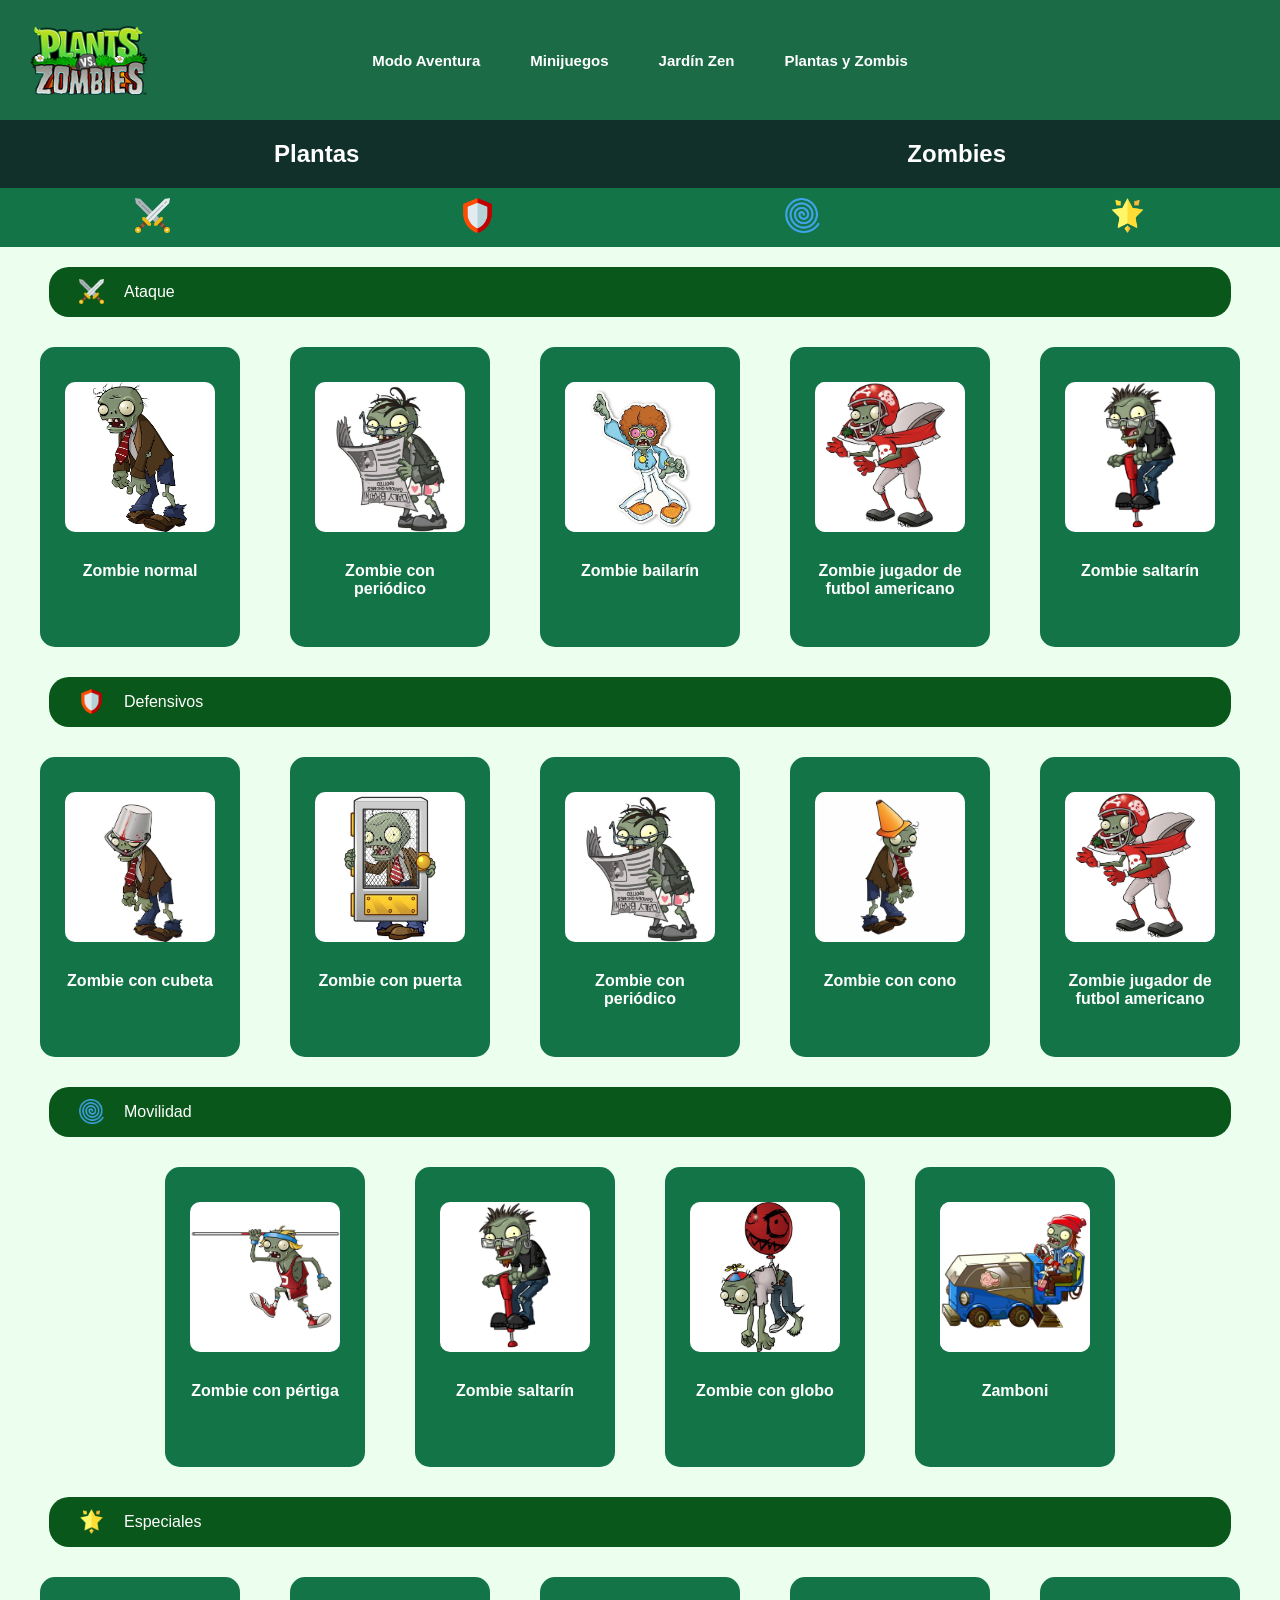
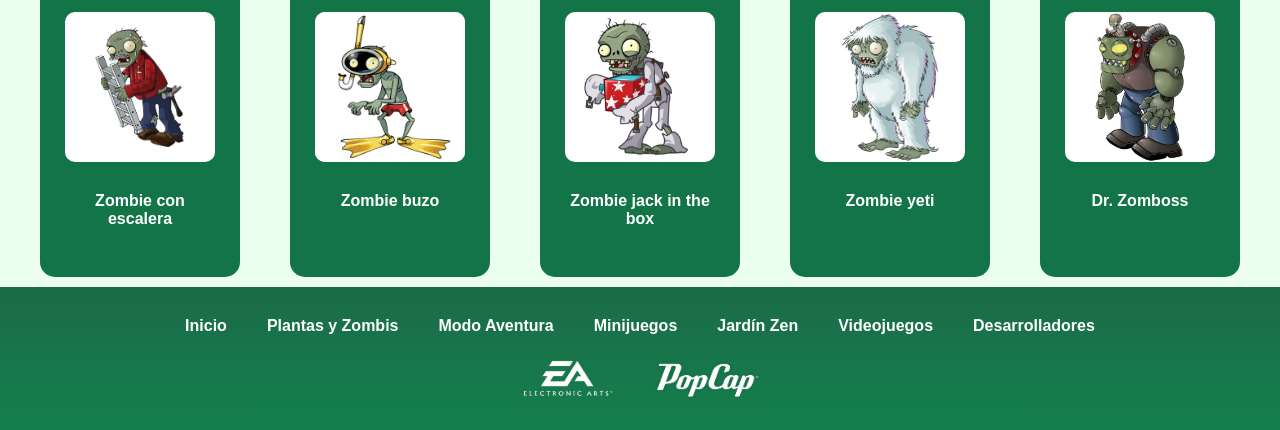
==== commit 4dbfb495: "Add files via upload" ====
--- a/zombies.html
+++ b/zombies.html
@@ -9,7 +9,7 @@
 </head>
 <body>
      <header>
-        <img src="img/logo.png" alt="Plants vs Zombies" class="logo">
+        <img src="imagenes/logo.png" alt="Plants vs Zombies" class="logo">
 
         <nav>
             <a href="#">Modo Aventura</a>
